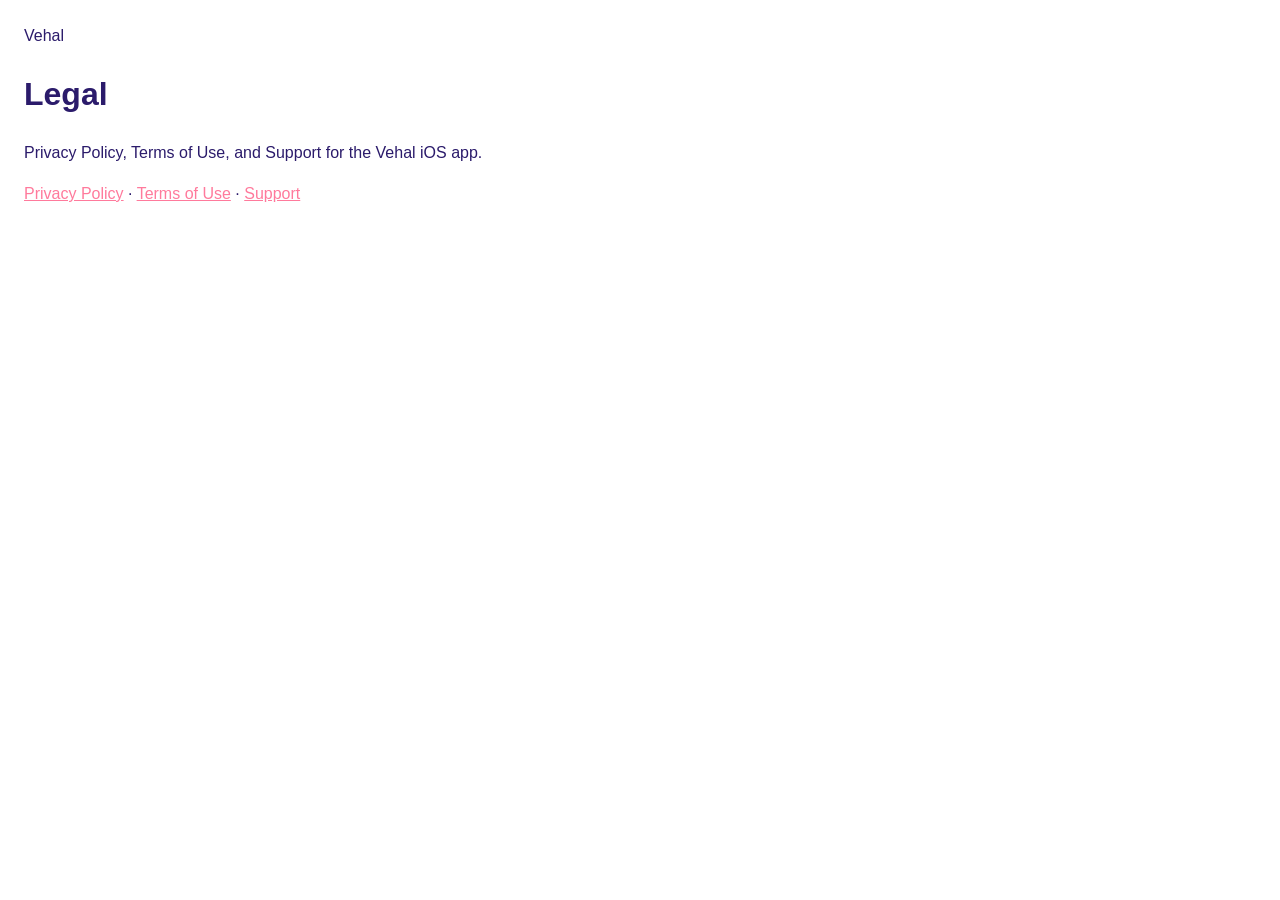
==== index.html @ 0a7703e4 "Publish Vehal Privacy, Terms, and Support for App Store URLs. Co-authored-by: Cursor <cursoragent@cu" ====
<!DOCTYPE html>
<html lang="en">
<head>
  <meta charset="utf-8">
  <meta name="viewport" content="width=device-width, initial-scale=1">
  <title>Vehal Legal</title>
  <style>
    body { font-family: -apple-system, BlinkMacSystemFont, "Segoe UI", sans-serif; margin: 24px; color: #2B1B6B; line-height: 1.55; }
    a { color: #FF7A9C; }
  </style>
</head>
<body>
  <p>Vehal</p>
  <h1>Legal</h1>
  <p>Privacy Policy, Terms of Use, and Support for the Vehal iOS app.</p>
  <p><a href="privacy.html">Privacy Policy</a> · <a href="terms.html">Terms of Use</a> · <a href="support.html">Support</a></p>
</body>
</html>
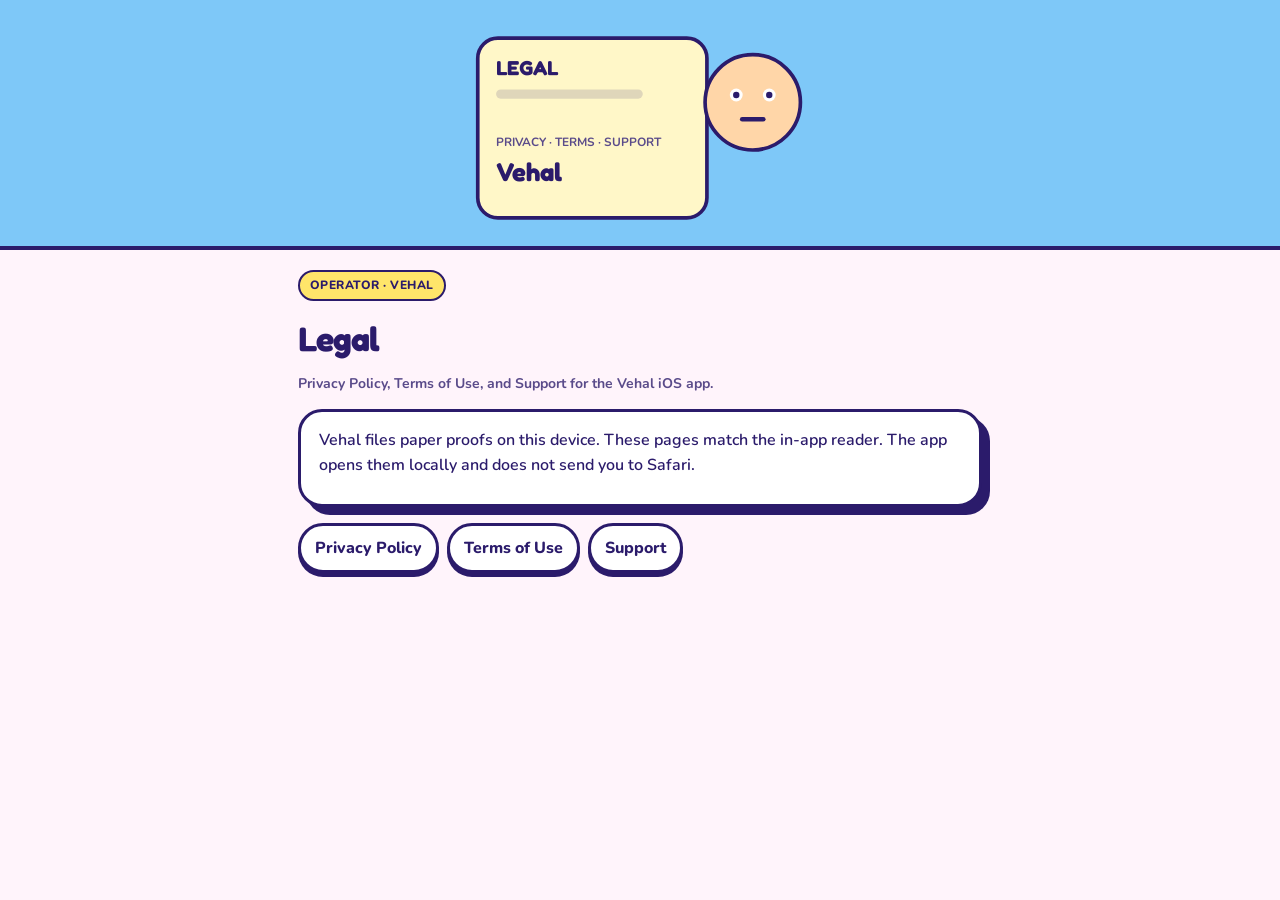
==== commit c27304e2: "Restyle Privacy, Terms, and Support to match Vehal sticker UI. Co-authored-by: Cursor <cursoragent@c" ====
--- a/index.html
+++ b/index.html
@@ -4,15 +4,37 @@
   <meta charset="utf-8">
   <meta name="viewport" content="width=device-width, initial-scale=1">
   <title>Vehal Legal</title>
-  <style>
-    body { font-family: -apple-system, BlinkMacSystemFont, "Segoe UI", sans-serif; margin: 24px; color: #2B1B6B; line-height: 1.55; }
-    a { color: #FF7A9C; }
-  </style>
+  <link rel="preconnect" href="https://fonts.googleapis.com">
+  <link rel="preconnect" href="https://fonts.gstatic.com" crossorigin>
+  <link href="https://fonts.googleapis.com/css2?family=Fredoka:wght@600;700&family=Nunito:wght@600;800&display=swap" rel="stylesheet">
+  <link rel="stylesheet" href="style.css">
 </head>
 <body>
-  <p>Vehal</p>
-  <h1>Legal</h1>
-  <p>Privacy Policy, Terms of Use, and Support for the Vehal iOS app.</p>
-  <p><a href="privacy.html">Privacy Policy</a> · <a href="terms.html">Terms of Use</a> · <a href="support.html">Support</a></p>
+  <div class="hero sky" aria-hidden="true">
+    <svg viewBox="0 0 390 240" width="100%" height="220">
+      <rect x="18" y="22" width="250" height="196" rx="22" fill="#FFF7C8" stroke="#2B1B6B" stroke-width="4"/>
+      <text x="38" y="62" fill="#2B1B6B" font-size="22" font-weight="800" font-family="Fredoka, Avenir Next, sans-serif">LEGAL</text>
+      <rect x="38" y="78" width="160" height="10" rx="5" fill="#2B1B6B" opacity="0.15"/>
+      <text x="38" y="140" fill="#5A4B8A" font-size="13" font-weight="700" font-family="Nunito, sans-serif">PRIVACY · TERMS · SUPPORT</text>
+      <text x="38" y="178" fill="#2B1B6B" font-size="28" font-weight="800" font-family="Fredoka, sans-serif">Vehal</text>
+      <circle cx="318" cy="92" r="52" fill="#FFD6A8" stroke="#2B1B6B" stroke-width="4"/>
+      <circle cx="300" cy="84" r="7" fill="#fff"/><circle cx="300" cy="84" r="3.5" fill="#2B1B6B"/>
+      <circle cx="336" cy="84" r="7" fill="#fff"/><circle cx="336" cy="84" r="3.5" fill="#2B1B6B"/>
+      <rect x="304" y="108" width="28" height="5" rx="2.5" fill="#2B1B6B"/>
+    </svg>
+  </div>
+  <div class="wrap">
+    <span class="pill">Operator · Vehal</span>
+    <h1>Legal</h1>
+    <p class="meta">Privacy Policy, Terms of Use, and Support for the Vehal iOS app.</p>
+    <div class="card">
+      <p>Vehal files paper proofs on this device. These pages match the in-app reader. The app opens them locally and does not send you to Safari.</p>
+    </div>
+    <p class="links">
+      <a href="privacy.html">Privacy Policy</a>
+      <a href="terms.html">Terms of Use</a>
+      <a href="support.html">Support</a>
+    </p>
+  </div>
 </body>
 </html>
--- a/style.css
+++ b/style.css
@@ -0,0 +1,88 @@
+:root {
+  --ink: #2B1B6B;
+  --sky: #7EC8F8;
+  --gum: #FF7A9C;
+  --lemon: #FFE56A;
+  --mint: #7BE0C2;
+  --paper: #FFF4FB;
+  --slate: #5A4B8A;
+  --ticket: #FFF7C8;
+}
+* { box-sizing: border-box; }
+html, body {
+  margin: 0;
+  background: var(--paper);
+  color: var(--ink);
+  font-family: "Nunito", "Avenir Next", "Segoe UI", sans-serif;
+  line-height: 1.55;
+}
+body { padding: 0 0 48px; }
+.hero {
+  position: relative;
+  overflow: hidden;
+  min-height: 240px;
+  padding: 18px 16px 8px;
+  border-bottom: 4px solid var(--ink);
+}
+.hero.sky { background: var(--sky); }
+.hero.mint { background: var(--mint); }
+.hero.gum { background: var(--gum); }
+.hero svg { display: block; width: 100%; height: 220px; }
+.wrap { padding: 20px 18px 0; max-width: 720px; margin: 0 auto; }
+.pill {
+  display: inline-block;
+  background: var(--lemon);
+  color: var(--ink);
+  font-weight: 800;
+  font-size: 12px;
+  letter-spacing: 0.04em;
+  text-transform: uppercase;
+  padding: 4px 10px;
+  border: 2px solid var(--ink);
+  border-radius: 999px;
+}
+h1 {
+  font-family: "Fredoka", "Avenir Next", sans-serif;
+  font-size: 34px;
+  font-weight: 700;
+  margin: 12px 0 8px;
+  letter-spacing: -0.03em;
+}
+h2 {
+  font-family: "Fredoka", "Avenir Next", sans-serif;
+  font-size: 18px;
+  margin: 22px 0 8px;
+}
+.meta { color: var(--slate); font-weight: 700; font-size: 14px; }
+.card {
+  background: #fff;
+  border: 3px solid var(--ink);
+  border-radius: 24px;
+  padding: 16px 18px;
+  box-shadow: 8px 8px 0 var(--ink);
+  margin: 14px 0 0;
+}
+a {
+  color: var(--gum);
+  font-weight: 800;
+  text-decoration: none;
+}
+a:focus-visible { outline: 3px solid var(--lemon); outline-offset: 2px; }
+.links {
+  display: flex;
+  flex-wrap: wrap;
+  gap: 8px;
+  margin-top: 16px;
+}
+.links a {
+  background: #fff;
+  color: var(--ink);
+  border: 3px solid var(--ink);
+  border-radius: 999px;
+  padding: 10px 14px;
+  box-shadow: 0 4px 0 var(--ink);
+}
+p { margin: 0 0 10px; font-weight: 600; }
+@media (prefers-reduced-motion: reduce) {
+  * { animation: none !important; }
+}
